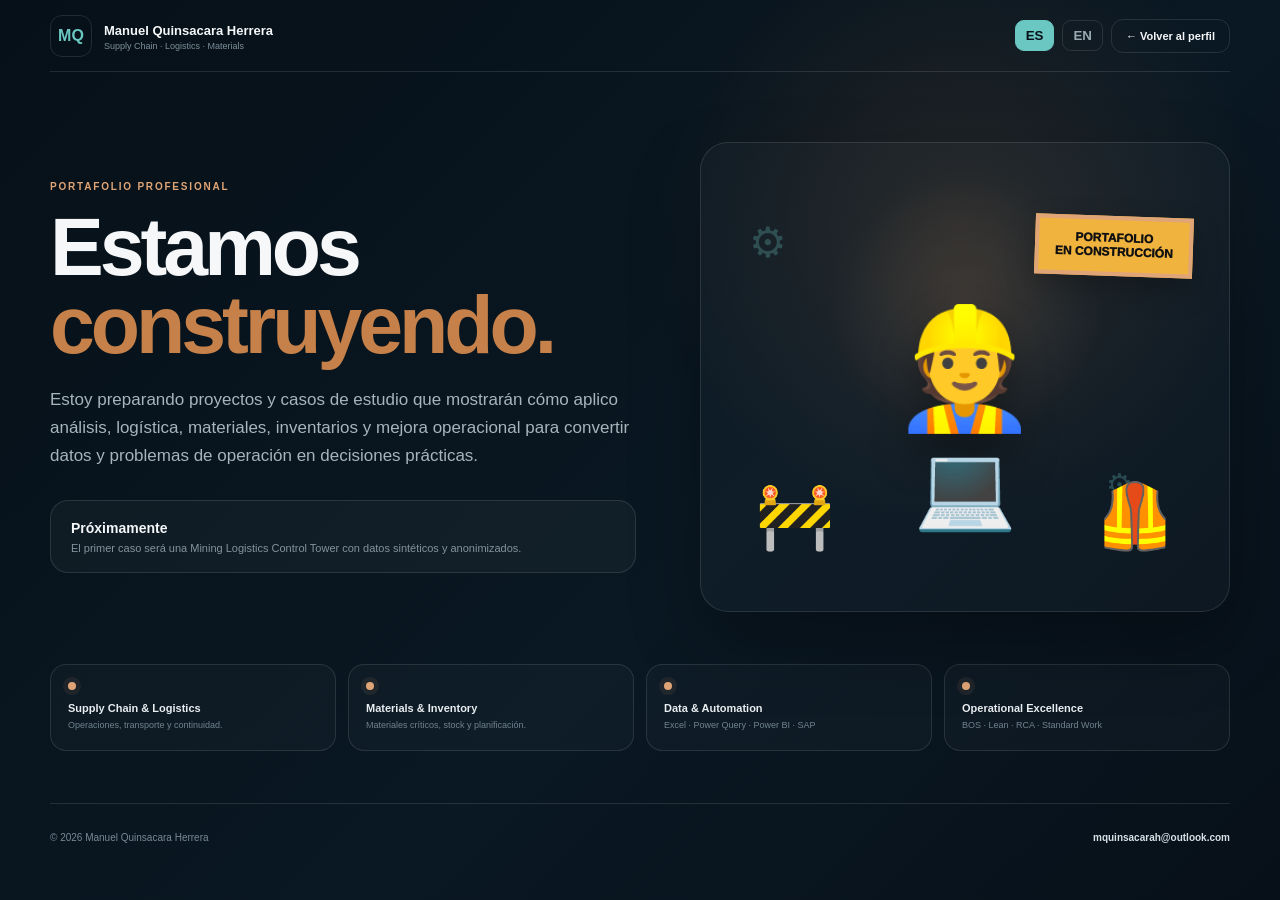
==== portfolio.html @ 575b1146 "Add portfolio under construction page" ====
<!doctype html>
<html lang="es">
<head>
<meta charset="utf-8">
<meta name="viewport" content="width=device-width,initial-scale=1">
<meta name="theme-color" content="#071019">
<meta name="robots" content="noindex,follow">
<title>Portafolio | Manuel Quinsacara Herrera</title>
<style>
:root{--bg:#071019;--panel:#0e1d29;--text:#f5f7f8;--muted:#9aa8b2;--copper:#bb7741;--teal:#6bc7c1;--line:rgba(255,255,255,.11)}
*{box-sizing:border-box}html,body{margin:0;min-height:100%;font-family:Inter,Arial,Helvetica,sans-serif;background:#071019;color:var(--text)}
body{min-height:100vh;background:radial-gradient(circle at 75% 25%,rgba(187,119,65,.15),transparent 26%),linear-gradient(135deg,#061018,#0a1823 58%,#071019)}
a{color:inherit}.wrap{width:min(calc(100% - 36px),1180px);margin:auto}.top{height:72px;display:flex;align-items:center;justify-content:space-between;border-bottom:1px solid var(--line)}
.brand{display:flex;align-items:center;gap:12px;text-decoration:none}.mark{width:42px;height:42px;border:1px solid var(--line);border-radius:12px;display:grid;place-items:center;font-weight:900;color:var(--teal)}.brand strong{font-size:13px}.brand span{display:block;color:#7f909b;font-size:9px;margin-top:2px}.controls{display:flex;gap:8px;align-items:center}.lang{border:1px solid var(--line);background:transparent;color:#9aa8b2;border-radius:9px;padding:7px 10px;font-weight:800;cursor:pointer}.lang.active{background:var(--teal);border-color:var(--teal);color:#071019}.home{border:1px solid var(--line);border-radius:12px;padding:10px 14px;text-decoration:none;font-size:11px;font-weight:800}
main{padding:70px 0 52px}.grid{display:grid;grid-template-columns:1.05fr .95fr;gap:64px;align-items:center}.eyebrow{font-size:10px;letter-spacing:.18em;color:#e0a576;font-weight:900;text-transform:uppercase}.copy h1{font-size:clamp(52px,6.3vw,82px);line-height:.97;letter-spacing:-.05em;margin:16px 0 22px}.copy h1 span{color:#c58149}.lead{font-size:17px;line-height:1.65;color:#a7b4bc;max-width:650px}.status{margin:30px 0 0;padding:18px 20px;border:1px solid var(--line);border-radius:18px;background:rgba(255,255,255,.035)}.status strong{font-size:14px}.status p{margin:5px 0 0;color:#83939d;font-size:11px}.visual{position:relative;min-height:470px;border:1px solid var(--line);border-radius:28px;background:radial-gradient(circle at 50% 35%,rgba(224,165,118,.14),transparent 34%),rgba(255,255,255,.025);overflow:hidden;display:grid;place-items:center;box-shadow:0 30px 70px rgba(0,0,0,.3)}.scene{position:relative;width:min(88%,460px);height:390px}.worker{position:absolute;left:50%;top:48%;transform:translate(-50%,-50%);font-size:118px;filter:drop-shadow(0 20px 20px rgba(0,0,0,.35));animation:float 3.5s ease-in-out infinite}.laptop{position:absolute;left:50%;top:66%;transform:translateX(-50%);font-size:82px}.cone{position:absolute;font-size:64px;bottom:18px}.cone.a{left:20px}.cone.b{right:20px}.sign{position:absolute;right:2px;top:34px;padding:12px 16px;border:4px solid #e0a576;background:#f0b33e;color:#111;font-size:12px;line-height:1.15;font-weight:950;text-align:center;transform:rotate(2deg);box-shadow:0 12px 30px rgba(0,0,0,.24)}.gear{position:absolute;color:#6bc7c1;font-size:42px;opacity:.28;animation:spin 10s linear infinite}.gear.g1{left:14px;top:36px}.gear.g2{right:62px;bottom:70px;font-size:30px;animation-direction:reverse}@keyframes float{50%{transform:translate(-50%,-54%)}}@keyframes spin{to{transform:rotate(360deg)}}
.features{display:grid;grid-template-columns:repeat(4,1fr);gap:12px;margin-top:52px}.feature{border:1px solid var(--line);border-radius:16px;padding:17px;background:rgba(255,255,255,.025)}.feature b{display:block;font-size:11px;color:#e9eef1}.feature span{display:block;margin-top:5px;font-size:9px;color:#71838f;line-height:1.5}.dot{width:8px;height:8px;border-radius:50%;background:#e0a576;margin-bottom:12px;box-shadow:0 0 0 5px rgba(224,165,118,.08)}
.bottom{display:flex;justify-content:space-between;align-items:center;gap:24px;padding:28px 0 34px;border-top:1px solid var(--line);color:#788995;font-size:10px}.bottom a{color:#d7e1e6;text-decoration:none;font-weight:800}
html[lang="es"] [data-lang="en"],html[lang="en"] [data-lang="es"]{display:none!important}
@media(max-width:850px){.grid{grid-template-columns:1fr;gap:34px}.features{grid-template-columns:1fr 1fr}.copy h1{font-size:56px}.visual{max-width:620px}.top .home{display:none}}
@media(max-width:520px){main{padding-top:48px}.features{grid-template-columns:1fr}.copy h1{font-size:46px}.lead{font-size:15px}.bottom{flex-direction:column;align-items:flex-start}.worker{font-size:96px}.laptop{font-size:68px}.cone{font-size:50px}}
</style>
</head>
<body>
<header><div class="wrap top">
<a class="brand" href="index.html"><div class="mark">MQ</div><div><strong>Manuel Quinsacara Herrera</strong><span>Supply Chain · Logistics · Materials</span></div></a>
<div class="controls"><button class="lang active" id="es">ES</button><button class="lang" id="en">EN</button><a class="home" href="index.html"><span data-lang="es">← Volver al perfil</span><span data-lang="en">← Back to profile</span></a></div>
</div></header>
<main><div class="wrap">
<div class="grid"><section class="copy">
<div class="eyebrow" data-lang="es">Portafolio profesional</div><div class="eyebrow" data-lang="en">Professional portfolio</div>
<h1 data-lang="es">Estamos<br><span>construyendo.</span></h1><h1 data-lang="en">Work in<br><span>progress.</span></h1>
<p class="lead" data-lang="es">Estoy preparando proyectos y casos de estudio que mostrarán cómo aplico análisis, logística, materiales, inventarios y mejora operacional para convertir datos y problemas de operación en decisiones prácticas.</p>
<p class="lead" data-lang="en">I am preparing projects and case studies that demonstrate how I apply analytics, logistics, materials, inventory and operational improvement to turn operational data and problems into practical decisions.</p>
<div class="status"><strong data-lang="es">Próximamente</strong><strong data-lang="en">Coming soon</strong><p data-lang="es">El primer caso será una Mining Logistics Control Tower con datos sintéticos y anonimizados.</p><p data-lang="en">The first case study will be a Mining Logistics Control Tower using synthetic and anonymised data.</p></div>
</section><div class="visual" aria-label="Portfolio under construction"><div class="scene"><div class="gear g1">⚙</div><div class="gear g2">⚙</div><div class="sign"><span data-lang="es">PORTAFOLIO<br>EN CONSTRUCCIÓN</span><span data-lang="en">PORTFOLIO<br>IN PROGRESS</span></div><div class="worker">👷</div><div class="laptop">💻</div><div class="cone a">🚧</div><div class="cone b">🦺</div></div></div></div>
<div class="features">
<div class="feature"><div class="dot"></div><b>Supply Chain & Logistics</b><span data-lang="es">Operaciones, transporte y continuidad.</span><span data-lang="en">Operations, transport and continuity.</span></div>
<div class="feature"><div class="dot"></div><b>Materials & Inventory</b><span data-lang="es">Materiales críticos, stock y planificación.</span><span data-lang="en">Critical materials, stock and planning.</span></div>
<div class="feature"><div class="dot"></div><b>Data & Automation</b><span>Excel · Power Query · Power BI · SAP</span></div>
<div class="feature"><div class="dot"></div><b>Operational Excellence</b><span>BOS · Lean · RCA · Standard Work</span></div>
</div></div></main>
<footer><div class="wrap bottom"><span>© 2026 Manuel Quinsacara Herrera</span><a href="mailto:mquinsacarah@outlook.com">mquinsacarah@outlook.com</a></div></footer>
<script>
function setLang(l){document.documentElement.lang=l;document.getElementById('es').classList.toggle('active',l==='es');document.getElementById('en').classList.toggle('active',l==='en');localStorage.setItem('cv-lang',l)}
document.getElementById('es').onclick=()=>setLang('es');document.getElementById('en').onclick=()=>setLang('en');setLang(localStorage.getItem('cv-lang')||'es');
</script>
</body></html>
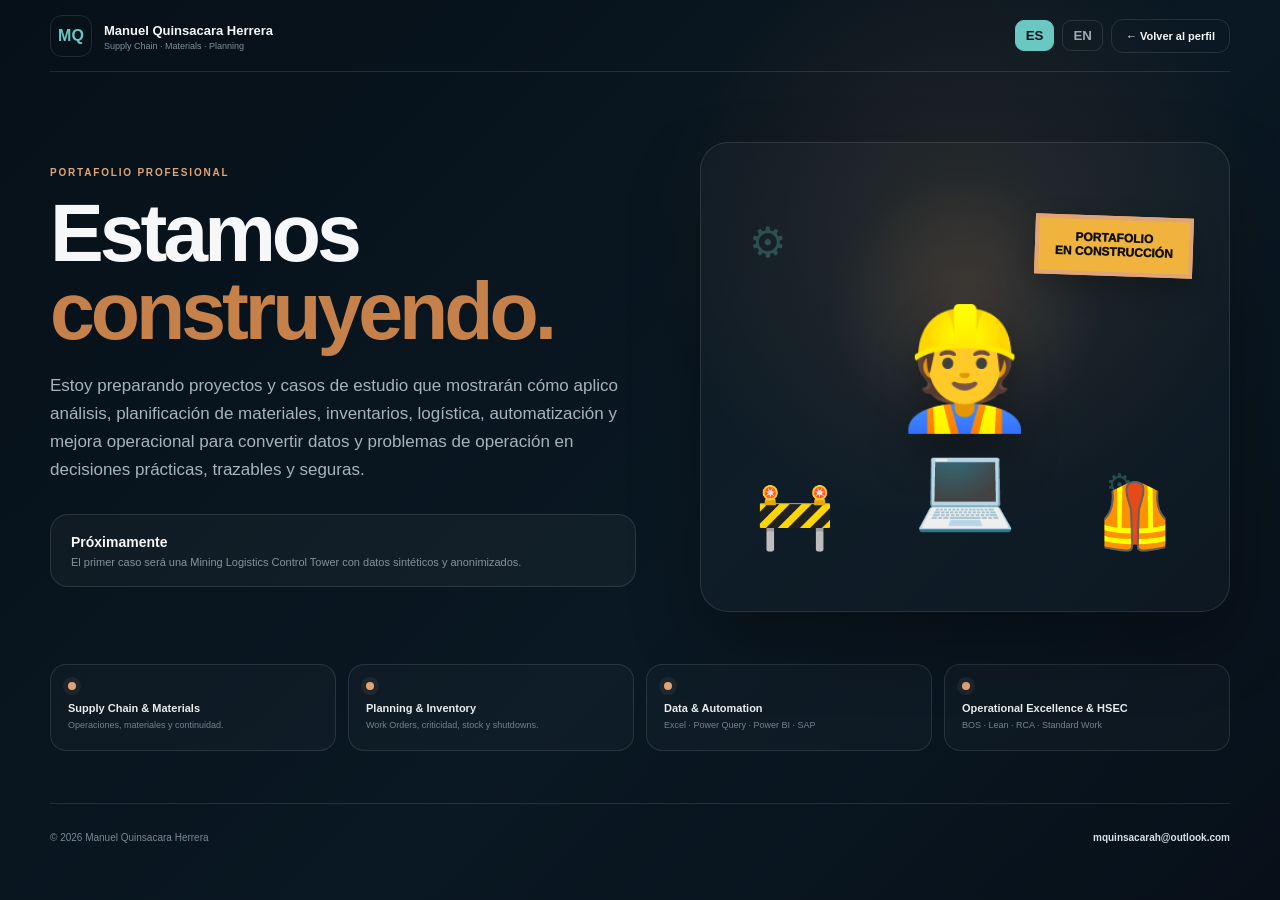
==== commit 638da808: "Align portfolio preview with updated professional positioning" ====
--- a/portfolio.html
+++ b/portfolio.html
@@ -5,6 +5,7 @@
 <meta name="viewport" content="width=device-width,initial-scale=1">
 <meta name="theme-color" content="#071019">
 <meta name="robots" content="noindex,follow">
+<meta name="description" content="Portafolio profesional en construcción de Manuel Quinsacara Herrera: Supply Chain, gestión de materiales, planificación, inventarios, analítica y mejora operacional.">
 <title>Portafolio | Manuel Quinsacara Herrera</title>
 <style>
 :root{--bg:#071019;--panel:#0e1d29;--text:#f5f7f8;--muted:#9aa8b2;--copper:#bb7741;--teal:#6bc7c1;--line:rgba(255,255,255,.11)}
@@ -22,22 +23,22 @@
 </head>
 <body>
 <header><div class="wrap top">
-<a class="brand" href="index.html"><div class="mark">MQ</div><div><strong>Manuel Quinsacara Herrera</strong><span>Supply Chain · Logistics · Materials</span></div></a>
+<a class="brand" href="index.html"><div class="mark">MQ</div><div><strong>Manuel Quinsacara Herrera</strong><span>Supply Chain · Materials · Planning</span></div></a>
 <div class="controls"><button class="lang active" id="es">ES</button><button class="lang" id="en">EN</button><a class="home" href="index.html"><span data-lang="es">← Volver al perfil</span><span data-lang="en">← Back to profile</span></a></div>
 </div></header>
 <main><div class="wrap">
 <div class="grid"><section class="copy">
 <div class="eyebrow" data-lang="es">Portafolio profesional</div><div class="eyebrow" data-lang="en">Professional portfolio</div>
 <h1 data-lang="es">Estamos<br><span>construyendo.</span></h1><h1 data-lang="en">Work in<br><span>progress.</span></h1>
-<p class="lead" data-lang="es">Estoy preparando proyectos y casos de estudio que mostrarán cómo aplico análisis, logística, materiales, inventarios y mejora operacional para convertir datos y problemas de operación en decisiones prácticas.</p>
-<p class="lead" data-lang="en">I am preparing projects and case studies that demonstrate how I apply analytics, logistics, materials, inventory and operational improvement to turn operational data and problems into practical decisions.</p>
+<p class="lead" data-lang="es">Estoy preparando proyectos y casos de estudio que mostrarán cómo aplico análisis, planificación de materiales, inventarios, logística, automatización y mejora operacional para convertir datos y problemas de operación en decisiones prácticas, trazables y seguras.</p>
+<p class="lead" data-lang="en">I am preparing projects and case studies that demonstrate how I apply analytics, materials planning, inventory, logistics, automation and operational improvement to turn operational data and problems into practical, traceable and safe decisions.</p>
 <div class="status"><strong data-lang="es">Próximamente</strong><strong data-lang="en">Coming soon</strong><p data-lang="es">El primer caso será una Mining Logistics Control Tower con datos sintéticos y anonimizados.</p><p data-lang="en">The first case study will be a Mining Logistics Control Tower using synthetic and anonymised data.</p></div>
 </section><div class="visual" aria-label="Portfolio under construction"><div class="scene"><div class="gear g1">⚙</div><div class="gear g2">⚙</div><div class="sign"><span data-lang="es">PORTAFOLIO<br>EN CONSTRUCCIÓN</span><span data-lang="en">PORTFOLIO<br>IN PROGRESS</span></div><div class="worker">👷</div><div class="laptop">💻</div><div class="cone a">🚧</div><div class="cone b">🦺</div></div></div></div>
 <div class="features">
-<div class="feature"><div class="dot"></div><b>Supply Chain & Logistics</b><span data-lang="es">Operaciones, transporte y continuidad.</span><span data-lang="en">Operations, transport and continuity.</span></div>
-<div class="feature"><div class="dot"></div><b>Materials & Inventory</b><span data-lang="es">Materiales críticos, stock y planificación.</span><span data-lang="en">Critical materials, stock and planning.</span></div>
+<div class="feature"><div class="dot"></div><b>Supply Chain & Materials</b><span data-lang="es">Operaciones, materiales y continuidad.</span><span data-lang="en">Operations, materials and continuity.</span></div>
+<div class="feature"><div class="dot"></div><b>Planning & Inventory</b><span data-lang="es">Work Orders, criticidad, stock y shutdowns.</span><span data-lang="en">Work Orders, criticality, stock and shutdowns.</span></div>
 <div class="feature"><div class="dot"></div><b>Data & Automation</b><span>Excel · Power Query · Power BI · SAP</span></div>
-<div class="feature"><div class="dot"></div><b>Operational Excellence</b><span>BOS · Lean · RCA · Standard Work</span></div>
+<div class="feature"><div class="dot"></div><b>Operational Excellence & HSEC</b><span>BOS · Lean · RCA · Standard Work</span></div>
 </div></div></main>
 <footer><div class="wrap bottom"><span>© 2026 Manuel Quinsacara Herrera</span><a href="mailto:mquinsacarah@outlook.com">mquinsacarah@outlook.com</a></div></footer>
 <script>
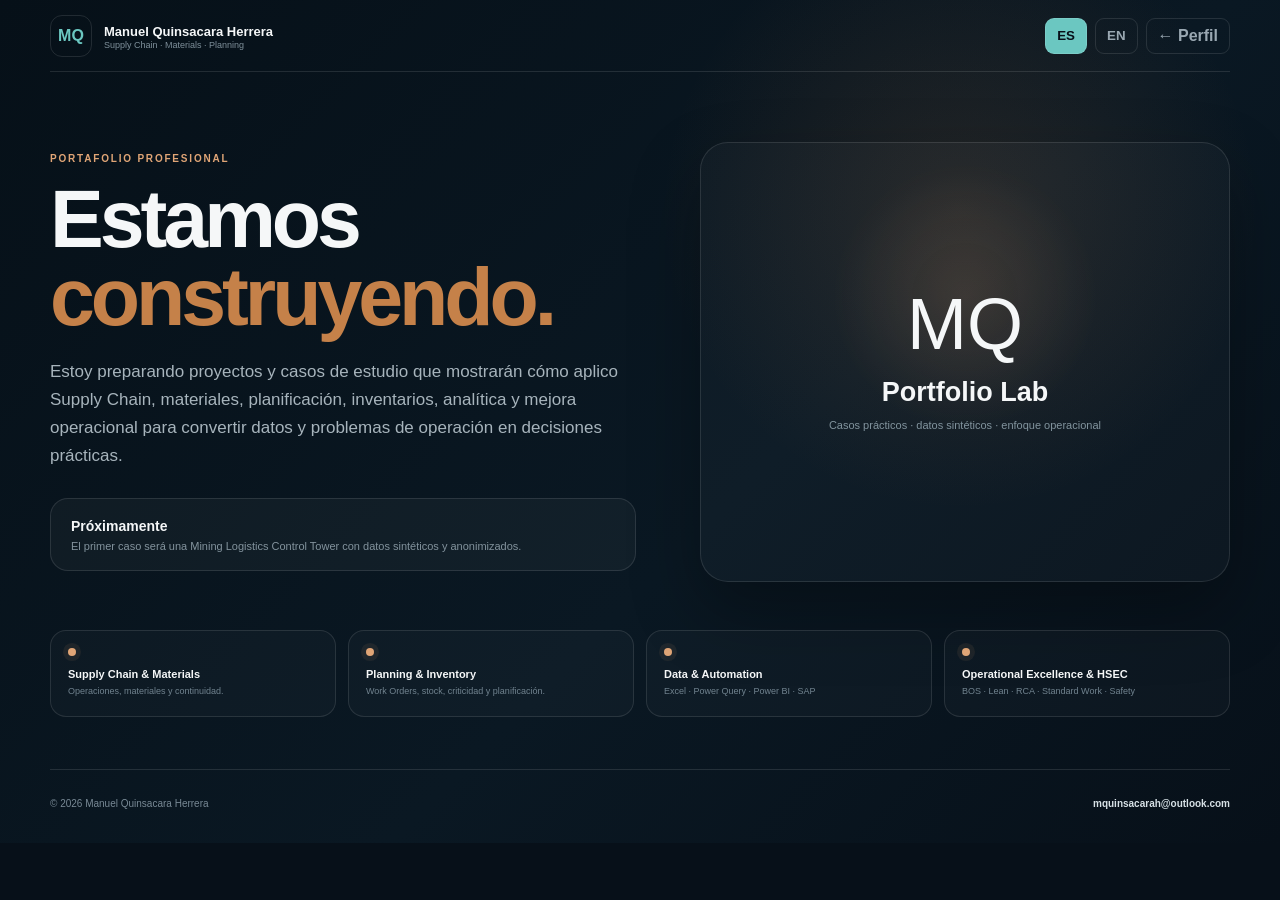
==== commit 9cf9ff49: "Add files via upload" ====
--- a/portfolio.html
+++ b/portfolio.html
@@ -1,48 +1 @@
-<!doctype html>
-<html lang="es">
-<head>
-<meta charset="utf-8">
-<meta name="viewport" content="width=device-width,initial-scale=1">
-<meta name="theme-color" content="#071019">
-<meta name="robots" content="noindex,follow">
-<meta name="description" content="Portafolio profesional en construcción de Manuel Quinsacara Herrera: Supply Chain, gestión de materiales, planificación, inventarios, analítica y mejora operacional.">
-<title>Portafolio | Manuel Quinsacara Herrera</title>
-<style>
-:root{--bg:#071019;--panel:#0e1d29;--text:#f5f7f8;--muted:#9aa8b2;--copper:#bb7741;--teal:#6bc7c1;--line:rgba(255,255,255,.11)}
-*{box-sizing:border-box}html,body{margin:0;min-height:100%;font-family:Inter,Arial,Helvetica,sans-serif;background:#071019;color:var(--text)}
-body{min-height:100vh;background:radial-gradient(circle at 75% 25%,rgba(187,119,65,.15),transparent 26%),linear-gradient(135deg,#061018,#0a1823 58%,#071019)}
-a{color:inherit}.wrap{width:min(calc(100% - 36px),1180px);margin:auto}.top{height:72px;display:flex;align-items:center;justify-content:space-between;border-bottom:1px solid var(--line)}
-.brand{display:flex;align-items:center;gap:12px;text-decoration:none}.mark{width:42px;height:42px;border:1px solid var(--line);border-radius:12px;display:grid;place-items:center;font-weight:900;color:var(--teal)}.brand strong{font-size:13px}.brand span{display:block;color:#7f909b;font-size:9px;margin-top:2px}.controls{display:flex;gap:8px;align-items:center}.lang{border:1px solid var(--line);background:transparent;color:#9aa8b2;border-radius:9px;padding:7px 10px;font-weight:800;cursor:pointer}.lang.active{background:var(--teal);border-color:var(--teal);color:#071019}.home{border:1px solid var(--line);border-radius:12px;padding:10px 14px;text-decoration:none;font-size:11px;font-weight:800}
-main{padding:70px 0 52px}.grid{display:grid;grid-template-columns:1.05fr .95fr;gap:64px;align-items:center}.eyebrow{font-size:10px;letter-spacing:.18em;color:#e0a576;font-weight:900;text-transform:uppercase}.copy h1{font-size:clamp(52px,6.3vw,82px);line-height:.97;letter-spacing:-.05em;margin:16px 0 22px}.copy h1 span{color:#c58149}.lead{font-size:17px;line-height:1.65;color:#a7b4bc;max-width:650px}.status{margin:30px 0 0;padding:18px 20px;border:1px solid var(--line);border-radius:18px;background:rgba(255,255,255,.035)}.status strong{font-size:14px}.status p{margin:5px 0 0;color:#83939d;font-size:11px}.visual{position:relative;min-height:470px;border:1px solid var(--line);border-radius:28px;background:radial-gradient(circle at 50% 35%,rgba(224,165,118,.14),transparent 34%),rgba(255,255,255,.025);overflow:hidden;display:grid;place-items:center;box-shadow:0 30px 70px rgba(0,0,0,.3)}.scene{position:relative;width:min(88%,460px);height:390px}.worker{position:absolute;left:50%;top:48%;transform:translate(-50%,-50%);font-size:118px;filter:drop-shadow(0 20px 20px rgba(0,0,0,.35));animation:float 3.5s ease-in-out infinite}.laptop{position:absolute;left:50%;top:66%;transform:translateX(-50%);font-size:82px}.cone{position:absolute;font-size:64px;bottom:18px}.cone.a{left:20px}.cone.b{right:20px}.sign{position:absolute;right:2px;top:34px;padding:12px 16px;border:4px solid #e0a576;background:#f0b33e;color:#111;font-size:12px;line-height:1.15;font-weight:950;text-align:center;transform:rotate(2deg);box-shadow:0 12px 30px rgba(0,0,0,.24)}.gear{position:absolute;color:#6bc7c1;font-size:42px;opacity:.28;animation:spin 10s linear infinite}.gear.g1{left:14px;top:36px}.gear.g2{right:62px;bottom:70px;font-size:30px;animation-direction:reverse}@keyframes float{50%{transform:translate(-50%,-54%)}}@keyframes spin{to{transform:rotate(360deg)}}
-.features{display:grid;grid-template-columns:repeat(4,1fr);gap:12px;margin-top:52px}.feature{border:1px solid var(--line);border-radius:16px;padding:17px;background:rgba(255,255,255,.025)}.feature b{display:block;font-size:11px;color:#e9eef1}.feature span{display:block;margin-top:5px;font-size:9px;color:#71838f;line-height:1.5}.dot{width:8px;height:8px;border-radius:50%;background:#e0a576;margin-bottom:12px;box-shadow:0 0 0 5px rgba(224,165,118,.08)}
-.bottom{display:flex;justify-content:space-between;align-items:center;gap:24px;padding:28px 0 34px;border-top:1px solid var(--line);color:#788995;font-size:10px}.bottom a{color:#d7e1e6;text-decoration:none;font-weight:800}
-html[lang="es"] [data-lang="en"],html[lang="en"] [data-lang="es"]{display:none!important}
-@media(max-width:850px){.grid{grid-template-columns:1fr;gap:34px}.features{grid-template-columns:1fr 1fr}.copy h1{font-size:56px}.visual{max-width:620px}.top .home{display:none}}
-@media(max-width:520px){main{padding-top:48px}.features{grid-template-columns:1fr}.copy h1{font-size:46px}.lead{font-size:15px}.bottom{flex-direction:column;align-items:flex-start}.worker{font-size:96px}.laptop{font-size:68px}.cone{font-size:50px}}
-</style>
-</head>
-<body>
-<header><div class="wrap top">
-<a class="brand" href="index.html"><div class="mark">MQ</div><div><strong>Manuel Quinsacara Herrera</strong><span>Supply Chain · Materials · Planning</span></div></a>
-<div class="controls"><button class="lang active" id="es">ES</button><button class="lang" id="en">EN</button><a class="home" href="index.html"><span data-lang="es">← Volver al perfil</span><span data-lang="en">← Back to profile</span></a></div>
-</div></header>
-<main><div class="wrap">
-<div class="grid"><section class="copy">
-<div class="eyebrow" data-lang="es">Portafolio profesional</div><div class="eyebrow" data-lang="en">Professional portfolio</div>
-<h1 data-lang="es">Estamos<br><span>construyendo.</span></h1><h1 data-lang="en">Work in<br><span>progress.</span></h1>
-<p class="lead" data-lang="es">Estoy preparando proyectos y casos de estudio que mostrarán cómo aplico análisis, planificación de materiales, inventarios, logística, automatización y mejora operacional para convertir datos y problemas de operación en decisiones prácticas, trazables y seguras.</p>
-<p class="lead" data-lang="en">I am preparing projects and case studies that demonstrate how I apply analytics, materials planning, inventory, logistics, automation and operational improvement to turn operational data and problems into practical, traceable and safe decisions.</p>
-<div class="status"><strong data-lang="es">Próximamente</strong><strong data-lang="en">Coming soon</strong><p data-lang="es">El primer caso será una Mining Logistics Control Tower con datos sintéticos y anonimizados.</p><p data-lang="en">The first case study will be a Mining Logistics Control Tower using synthetic and anonymised data.</p></div>
-</section><div class="visual" aria-label="Portfolio under construction"><div class="scene"><div class="gear g1">⚙</div><div class="gear g2">⚙</div><div class="sign"><span data-lang="es">PORTAFOLIO<br>EN CONSTRUCCIÓN</span><span data-lang="en">PORTFOLIO<br>IN PROGRESS</span></div><div class="worker">👷</div><div class="laptop">💻</div><div class="cone a">🚧</div><div class="cone b">🦺</div></div></div></div>
-<div class="features">
-<div class="feature"><div class="dot"></div><b>Supply Chain & Materials</b><span data-lang="es">Operaciones, materiales y continuidad.</span><span data-lang="en">Operations, materials and continuity.</span></div>
-<div class="feature"><div class="dot"></div><b>Planning & Inventory</b><span data-lang="es">Work Orders, criticidad, stock y shutdowns.</span><span data-lang="en">Work Orders, criticality, stock and shutdowns.</span></div>
-<div class="feature"><div class="dot"></div><b>Data & Automation</b><span>Excel · Power Query · Power BI · SAP</span></div>
-<div class="feature"><div class="dot"></div><b>Operational Excellence & HSEC</b><span>BOS · Lean · RCA · Standard Work</span></div>
-</div></div></main>
-<footer><div class="wrap bottom"><span>© 2026 Manuel Quinsacara Herrera</span><a href="mailto:mquinsacarah@outlook.com">mquinsacarah@outlook.com</a></div></footer>
-<script>
-function setLang(l){document.documentElement.lang=l;document.getElementById('es').classList.toggle('active',l==='es');document.getElementById('en').classList.toggle('active',l==='en');localStorage.setItem('cv-lang',l)}
-document.getElementById('es').onclick=()=>setLang('es');document.getElementById('en').onclick=()=>setLang('en');setLang(localStorage.getItem('cv-lang')||'es');
-</script>
-</body></html>+<!doctype html><html lang="es"><head><meta charset="utf-8"><meta name="viewport" content="width=device-width,initial-scale=1"><meta name="theme-color" content="#071019"><meta name="robots" content="noindex,follow"><meta name="description" content="Portafolio profesional en construcción de Manuel Quinsacara Herrera: Supply Chain, gestión de materiales, planificación, inventarios, analítica y mejora operacional."><link rel="icon" href="assets/favicon.svg"><title>Portafolio | Manuel Quinsacara Herrera</title><style>:root{--bg:#071019;--text:#f5f7f8;--muted:#9aa8b2;--copper:#bb7741;--teal:#6bc7c1;--line:rgba(255,255,255,.11)}*{box-sizing:border-box}html,body{margin:0;min-height:100%;font-family:Inter,Arial,Helvetica,sans-serif;background:#071019;color:var(--text)}body{background:radial-gradient(circle at 75% 25%,rgba(187,119,65,.15),transparent 26%),linear-gradient(135deg,#061018,#0a1823 58%,#071019)}a{color:inherit}.wrap{width:min(calc(100% - 36px),1180px);margin:auto}.top{height:72px;display:flex;align-items:center;justify-content:space-between;border-bottom:1px solid var(--line)}.brand{display:flex;align-items:center;gap:12px;text-decoration:none}.mark{width:42px;height:42px;border:1px solid var(--line);border-radius:12px;display:grid;place-items:center;font-weight:900;color:var(--teal)}.brand strong{font-size:13px}.brand span{display:block;color:#7f909b;font-size:9px}.controls{display:flex;gap:8px}.lang,.home{border:1px solid var(--line);background:transparent;color:#9aa8b2;border-radius:9px;padding:8px 11px;font-weight:800;text-decoration:none;cursor:pointer}.lang.active{background:var(--teal);color:#071019}.grid{display:grid;grid-template-columns:1.05fr .95fr;gap:64px;align-items:center;padding:70px 0 48px}.eyebrow{font-size:10px;letter-spacing:.18em;color:#e0a576;font-weight:900;text-transform:uppercase}.copy h1{font-size:clamp(52px,6.3vw,82px);line-height:.97;letter-spacing:-.05em;margin:16px 0 22px}.copy h1 span{color:#c58149}.lead{font-size:17px;line-height:1.65;color:#a7b4bc;max-width:650px}.status{margin-top:28px;padding:18px 20px;border:1px solid var(--line);border-radius:18px;background:rgba(255,255,255,.035)}.status strong{font-size:14px}.status p{font-size:11px;color:#83939d;margin:5px 0 0}.visual{min-height:440px;border:1px solid var(--line);border-radius:28px;background:radial-gradient(circle at 50% 35%,rgba(224,165,118,.14),transparent 34%),rgba(255,255,255,.025);display:grid;place-items:center;box-shadow:0 30px 70px rgba(0,0,0,.3)}.visual-inner{width:78%;text-align:center}.bigmark{font-size:72px}.visual h2{font-size:27px;margin:12px 0 6px}.visual p{color:#82949e;font-size:11px}.features{display:grid;grid-template-columns:repeat(4,1fr);gap:12px;margin:0 0 52px}.feature{border:1px solid var(--line);border-radius:16px;padding:17px;background:rgba(255,255,255,.025)}.feature b{display:block;font-size:11px}.feature span{display:block;margin-top:5px;font-size:9px;color:#71838f;line-height:1.5}.dot{width:8px;height:8px;border-radius:50%;background:#e0a576;margin-bottom:12px;box-shadow:0 0 0 5px rgba(224,165,118,.08)}.bottom{display:flex;justify-content:space-between;gap:24px;padding:28px 0 34px;border-top:1px solid var(--line);color:#788995;font-size:10px}.bottom a{color:#d7e1e6;text-decoration:none;font-weight:800}html[lang="es"] [data-lang="en"],html[lang="en"] [data-lang="es"]{display:none!important}@media(max-width:850px){.grid{grid-template-columns:1fr;gap:34px}.features{grid-template-columns:1fr 1fr}.copy h1{font-size:56px}}@media(max-width:520px){.features{grid-template-columns:1fr}.copy h1{font-size:46px}.lead{font-size:15px}.bottom{flex-direction:column}}</style></head><body><header><div class="wrap top"><a class="brand" href="index.html"><div class="mark">MQ</div><div><strong>Manuel Quinsacara Herrera</strong><span>Supply Chain · Materials · Planning</span></div></a><div class="controls"><button class="lang active" id="es">ES</button><button class="lang" id="en">EN</button><a class="home" href="index.html"><span data-lang="es">← Perfil</span><span data-lang="en">← Profile</span></a></div></div></header><main><div class="wrap"><div class="grid"><section class="copy"><div class="eyebrow" data-lang="es">Portafolio profesional</div><div class="eyebrow" data-lang="en">Professional portfolio</div><h1 data-lang="es">Estamos<br><span>construyendo.</span></h1><h1 data-lang="en">Work in<br><span>progress.</span></h1><p class="lead" data-lang="es">Estoy preparando proyectos y casos de estudio que mostrarán cómo aplico Supply Chain, materiales, planificación, inventarios, analítica y mejora operacional para convertir datos y problemas de operación en decisiones prácticas.</p><p class="lead" data-lang="en">I am preparing projects and case studies showing how I apply Supply Chain, materials, planning, inventory, analytics and operational improvement to turn operational data and problems into practical decisions.</p><div class="status"><strong data-lang="es">Próximamente</strong><strong data-lang="en">Coming soon</strong><p data-lang="es">El primer caso será una Mining Logistics Control Tower con datos sintéticos y anonimizados.</p><p data-lang="en">The first case study will be a Mining Logistics Control Tower using synthetic and anonymized data.</p></div></section><div class="visual"><div class="visual-inner"><div class="bigmark">MQ</div><h2>Portfolio Lab</h2><p data-lang="es">Casos prácticos · datos sintéticos · enfoque operacional</p><p data-lang="en">Practical cases · synthetic data · operational focus</p></div></div></div><div class="features"><div class="feature"><div class="dot"></div><b>Supply Chain & Materials</b><span data-lang="es">Operaciones, materiales y continuidad.</span><span data-lang="en">Operations, materials and continuity.</span></div><div class="feature"><div class="dot"></div><b>Planning & Inventory</b><span data-lang="es">Work Orders, stock, criticidad y planificación.</span><span data-lang="en">Work Orders, stock, criticality and planning.</span></div><div class="feature"><div class="dot"></div><b>Data & Automation</b><span>Excel · Power Query · Power BI · SAP</span></div><div class="feature"><div class="dot"></div><b>Operational Excellence & HSEC</b><span>BOS · Lean · RCA · Standard Work · Safety</span></div></div></div></main><footer><div class="wrap bottom"><span>© 2026 Manuel Quinsacara Herrera</span><a href="mailto:mquinsacarah@outlook.com">mquinsacarah@outlook.com</a></div></footer><script>function setLang(l){document.documentElement.lang=l;document.getElementById('es').classList.toggle('active',l==='es');document.getElementById('en').classList.toggle('active',l==='en');localStorage.setItem('cv-lang',l)}document.getElementById('es').onclick=()=>setLang('es');document.getElementById('en').onclick=()=>setLang('en');setLang(localStorage.getItem('cv-lang')||'es');</script></body></html>
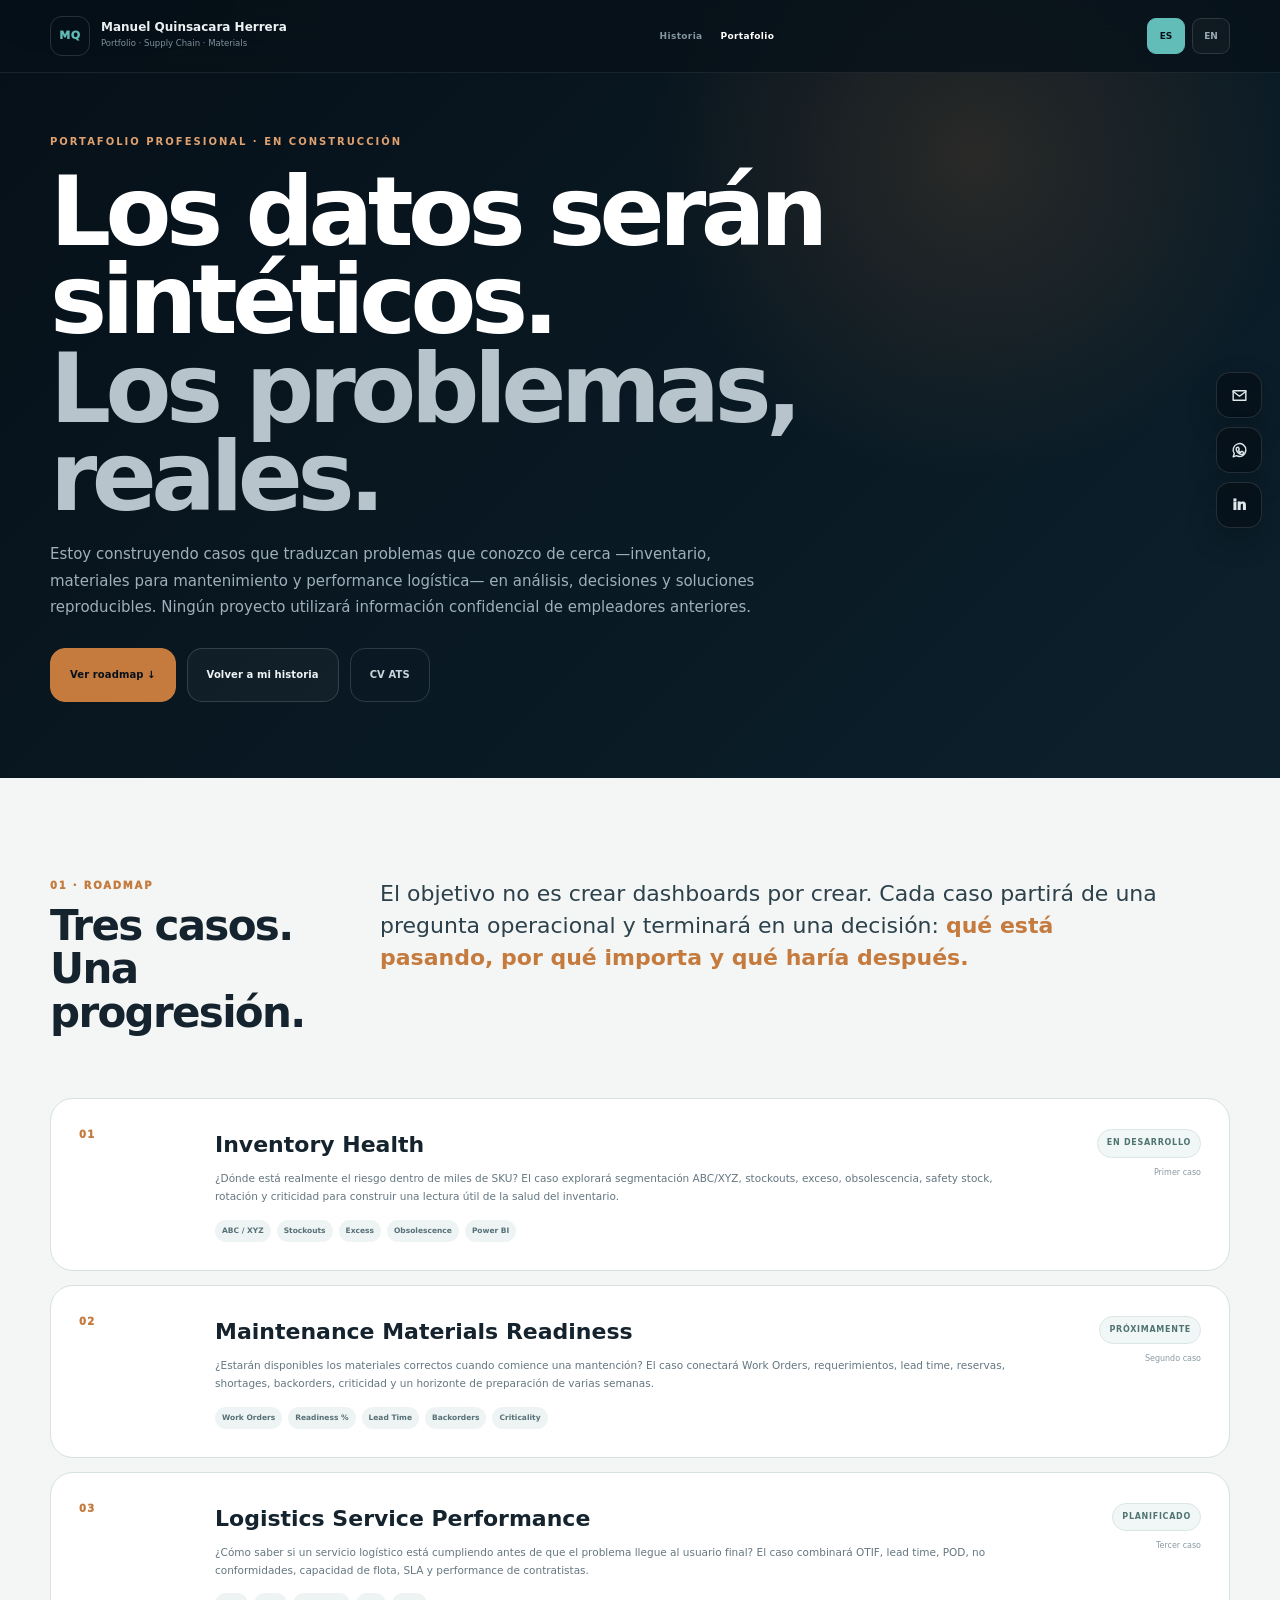
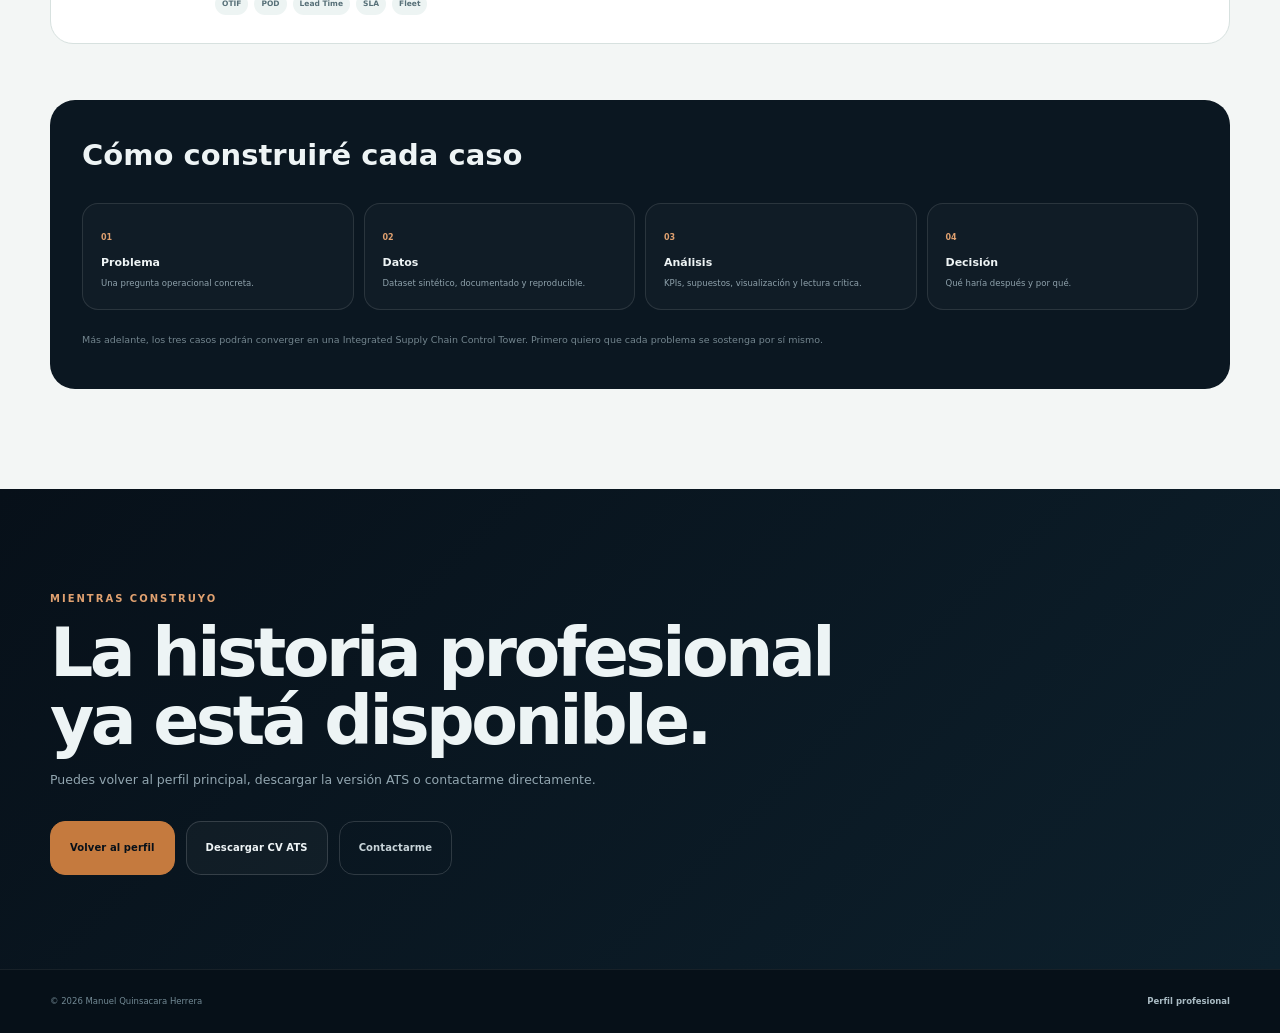
==== commit b2ec69bb: "nuevo" ====
--- a/portfolio.html
+++ b/portfolio.html
@@ -1 +1,80 @@
-<!doctype html><html lang="es"><head><meta charset="utf-8"><meta name="viewport" content="width=device-width,initial-scale=1"><meta name="theme-color" content="#071019"><meta name="robots" content="noindex,follow"><meta name="description" content="Portafolio profesional en construcción de Manuel Quinsacara Herrera: Supply Chain, gestión de materiales, planificación, inventarios, analítica y mejora operacional."><link rel="icon" href="assets/favicon.svg"><title>Portafolio | Manuel Quinsacara Herrera</title><style>:root{--bg:#071019;--text:#f5f7f8;--muted:#9aa8b2;--copper:#bb7741;--teal:#6bc7c1;--line:rgba(255,255,255,.11)}*{box-sizing:border-box}html,body{margin:0;min-height:100%;font-family:Inter,Arial,Helvetica,sans-serif;background:#071019;color:var(--text)}body{background:radial-gradient(circle at 75% 25%,rgba(187,119,65,.15),transparent 26%),linear-gradient(135deg,#061018,#0a1823 58%,#071019)}a{color:inherit}.wrap{width:min(calc(100% - 36px),1180px);margin:auto}.top{height:72px;display:flex;align-items:center;justify-content:space-between;border-bottom:1px solid var(--line)}.brand{display:flex;align-items:center;gap:12px;text-decoration:none}.mark{width:42px;height:42px;border:1px solid var(--line);border-radius:12px;display:grid;place-items:center;font-weight:900;color:var(--teal)}.brand strong{font-size:13px}.brand span{display:block;color:#7f909b;font-size:9px}.controls{display:flex;gap:8px}.lang,.home{border:1px solid var(--line);background:transparent;color:#9aa8b2;border-radius:9px;padding:8px 11px;font-weight:800;text-decoration:none;cursor:pointer}.lang.active{background:var(--teal);color:#071019}.grid{display:grid;grid-template-columns:1.05fr .95fr;gap:64px;align-items:center;padding:70px 0 48px}.eyebrow{font-size:10px;letter-spacing:.18em;color:#e0a576;font-weight:900;text-transform:uppercase}.copy h1{font-size:clamp(52px,6.3vw,82px);line-height:.97;letter-spacing:-.05em;margin:16px 0 22px}.copy h1 span{color:#c58149}.lead{font-size:17px;line-height:1.65;color:#a7b4bc;max-width:650px}.status{margin-top:28px;padding:18px 20px;border:1px solid var(--line);border-radius:18px;background:rgba(255,255,255,.035)}.status strong{font-size:14px}.status p{font-size:11px;color:#83939d;margin:5px 0 0}.visual{min-height:440px;border:1px solid var(--line);border-radius:28px;background:radial-gradient(circle at 50% 35%,rgba(224,165,118,.14),transparent 34%),rgba(255,255,255,.025);display:grid;place-items:center;box-shadow:0 30px 70px rgba(0,0,0,.3)}.visual-inner{width:78%;text-align:center}.bigmark{font-size:72px}.visual h2{font-size:27px;margin:12px 0 6px}.visual p{color:#82949e;font-size:11px}.features{display:grid;grid-template-columns:repeat(4,1fr);gap:12px;margin:0 0 52px}.feature{border:1px solid var(--line);border-radius:16px;padding:17px;background:rgba(255,255,255,.025)}.feature b{display:block;font-size:11px}.feature span{display:block;margin-top:5px;font-size:9px;color:#71838f;line-height:1.5}.dot{width:8px;height:8px;border-radius:50%;background:#e0a576;margin-bottom:12px;box-shadow:0 0 0 5px rgba(224,165,118,.08)}.bottom{display:flex;justify-content:space-between;gap:24px;padding:28px 0 34px;border-top:1px solid var(--line);color:#788995;font-size:10px}.bottom a{color:#d7e1e6;text-decoration:none;font-weight:800}html[lang="es"] [data-lang="en"],html[lang="en"] [data-lang="es"]{display:none!important}@media(max-width:850px){.grid{grid-template-columns:1fr;gap:34px}.features{grid-template-columns:1fr 1fr}.copy h1{font-size:56px}}@media(max-width:520px){.features{grid-template-columns:1fr}.copy h1{font-size:46px}.lead{font-size:15px}.bottom{flex-direction:column}}</style></head><body><header><div class="wrap top"><a class="brand" href="index.html"><div class="mark">MQ</div><div><strong>Manuel Quinsacara Herrera</strong><span>Supply Chain · Materials · Planning</span></div></a><div class="controls"><button class="lang active" id="es">ES</button><button class="lang" id="en">EN</button><a class="home" href="index.html"><span data-lang="es">← Perfil</span><span data-lang="en">← Profile</span></a></div></div></header><main><div class="wrap"><div class="grid"><section class="copy"><div class="eyebrow" data-lang="es">Portafolio profesional</div><div class="eyebrow" data-lang="en">Professional portfolio</div><h1 data-lang="es">Estamos<br><span>construyendo.</span></h1><h1 data-lang="en">Work in<br><span>progress.</span></h1><p class="lead" data-lang="es">Estoy preparando proyectos y casos de estudio que mostrarán cómo aplico Supply Chain, materiales, planificación, inventarios, analítica y mejora operacional para convertir datos y problemas de operación en decisiones prácticas.</p><p class="lead" data-lang="en">I am preparing projects and case studies showing how I apply Supply Chain, materials, planning, inventory, analytics and operational improvement to turn operational data and problems into practical decisions.</p><div class="status"><strong data-lang="es">Próximamente</strong><strong data-lang="en">Coming soon</strong><p data-lang="es">El primer caso será una Mining Logistics Control Tower con datos sintéticos y anonimizados.</p><p data-lang="en">The first case study will be a Mining Logistics Control Tower using synthetic and anonymized data.</p></div></section><div class="visual"><div class="visual-inner"><div class="bigmark">MQ</div><h2>Portfolio Lab</h2><p data-lang="es">Casos prácticos · datos sintéticos · enfoque operacional</p><p data-lang="en">Practical cases · synthetic data · operational focus</p></div></div></div><div class="features"><div class="feature"><div class="dot"></div><b>Supply Chain & Materials</b><span data-lang="es">Operaciones, materiales y continuidad.</span><span data-lang="en">Operations, materials and continuity.</span></div><div class="feature"><div class="dot"></div><b>Planning & Inventory</b><span data-lang="es">Work Orders, stock, criticidad y planificación.</span><span data-lang="en">Work Orders, stock, criticality and planning.</span></div><div class="feature"><div class="dot"></div><b>Data & Automation</b><span>Excel · Power Query · Power BI · SAP</span></div><div class="feature"><div class="dot"></div><b>Operational Excellence & HSEC</b><span>BOS · Lean · RCA · Standard Work · Safety</span></div></div></div></main><footer><div class="wrap bottom"><span>© 2026 Manuel Quinsacara Herrera</span><a href="mailto:mquinsacarah@outlook.com">mquinsacarah@outlook.com</a></div></footer><script>function setLang(l){document.documentElement.lang=l;document.getElementById('es').classList.toggle('active',l==='es');document.getElementById('en').classList.toggle('active',l==='en');localStorage.setItem('cv-lang',l)}document.getElementById('es').onclick=()=>setLang('es');document.getElementById('en').onclick=()=>setLang('en');setLang(localStorage.getItem('cv-lang')||'es');</script></body></html>+<!doctype html>
+<html lang="es">
+<head>
+<meta charset="utf-8">
+<meta name="viewport" content="width=device-width,initial-scale=1">
+<meta name="theme-color" content="#071019">
+<meta name="robots" content="noindex,follow">
+<link rel="canonical" href="https://manuelquinsacarah.github.io/portfolio.html">
+<link rel="icon" href="assets/favicon.svg" type="image/svg+xml">
+<link rel="stylesheet" href="assets/css/site.css">
+<meta name="description" content="Portafolio profesional en construcción de Manuel Quinsacara Herrera: inventarios, materiales para mantenimiento, logística y analítica con datos sintéticos.">
+<title>Portafolio | Manuel Quinsacara Herrera</title>
+</head>
+<body>
+<a class="skip-link" href="#proyectos"><span data-lang="es">Saltar a los proyectos</span><span data-lang="en">Skip to projects</span></a>
+<div class="progress" aria-hidden="true"></div>
+
+<header class="topbar">
+  <nav class="nav wrap" aria-label="Navegación principal">
+    <a class="brand" href="index.html"><span class="brandmark">MQ</span><span class="brandtext"><strong>Manuel Quinsacara Herrera</strong><span>Portfolio · Supply Chain · Materials</span></span></a>
+    <div class="navlinks"><a href="index.html"><span data-lang="es">Historia</span><span data-lang="en">Story</span></a><a class="active" href="portfolio.html"><span data-lang="es">Portafolio</span><span data-lang="en">Portfolio</span></a></div>
+    <div class="controls" aria-label="Idioma"><button class="langbtn" type="button" data-set-lang="es" aria-pressed="true">ES</button><button class="langbtn" type="button" data-set-lang="en" aria-pressed="false">EN</button></div>
+  </nav>
+</header>
+
+<aside class="contact-dock" aria-label="Contacto directo">
+  <a href="mailto:mquinsacarah@outlook.com" aria-label="Enviar correo a Manuel"><svg viewBox="0 0 24 24" aria-hidden="true"><path d="M4 6h16v12H4z"/><path d="m4 7 8 6 8-6"/></svg></a>
+  <a href="https://wa.me/56974729552" target="_blank" rel="noopener noreferrer" aria-label="Contactar a Manuel por WhatsApp"><svg viewBox="0 0 24 24" aria-hidden="true"><path d="M20 11.5a8 8 0 0 1-11.8 7L4 20l1.5-4.1A8 8 0 1 1 20 11.5Z"/><path d="M9.2 8.4c.2-.5.4-.5.7-.5h.4c.2 0 .4.1.5.4l.8 1.8c.1.3.1.5-.1.7l-.6.7c-.2.2-.1.4 0 .6.5.9 1.2 1.7 2.1 2.2.2.1.4.2.6 0l.8-1c.2-.2.4-.3.7-.2l1.8.9c.3.1.4.3.4.5 0 .3-.2 1.3-.8 1.8-.5.5-1.2.8-2 .7-1-.1-2.4-.6-4-2-1.3-1.2-2.2-2.7-2.5-3.7-.3-1-.1-2 .2-2.7Z"/></svg></a>
+  <a href="https://www.linkedin.com/in/manuelquinsacarah" target="_blank" rel="noopener noreferrer" aria-label="Ver LinkedIn de Manuel"><span class="in-icon" aria-hidden="true">in</span></a>
+</aside>
+
+<main>
+<section class="portfolio-hero">
+  <div class="wrap reveal">
+    <div class="eyebrow" data-lang="es">Portafolio profesional · En construcción</div><div class="eyebrow" data-lang="en">Professional portfolio · In progress</div>
+    <h1 data-lang="es">Los datos serán sintéticos.<br><span>Los problemas, reales.</span></h1>
+    <h1 data-lang="en">The data will be synthetic.<br><span>The problems, real.</span></h1>
+    <p data-lang="es">Estoy construyendo casos que traduzcan problemas que conozco de cerca —inventario, materiales para mantenimiento y performance logística— en análisis, decisiones y soluciones reproducibles. Ningún proyecto utilizará información confidencial de empleadores anteriores.</p>
+    <p data-lang="en">I am building cases that translate problems I know first-hand — inventory, maintenance materials and logistics performance — into analysis, decisions and reproducible solutions. No project will use confidential information from previous employers.</p>
+    <div class="hero-actions"><a class="btn primary" href="#proyectos"><span data-lang="es">Ver roadmap ↓</span><span data-lang="en">View roadmap ↓</span></a><a class="btn secondary" href="index.html"><span data-lang="es">Volver a mi historia</span><span data-lang="en">Back to my story</span></a><a class="btn ghost" href="assets/Manuel_Quinsacara_CV_ATS_General_ES.pdf" data-ats-link download><span data-lang="es">CV ATS</span><span data-lang="en">ATS Resume</span></a></div>
+  </div>
+</section>
+
+<section class="portfolio-main" id="proyectos">
+  <div class="wrap">
+    <div class="portfolio-intro">
+      <aside class="reveal"><div class="chapter-no">01 · ROADMAP</div><h2 data-lang="es">Tres casos. Una progresión.</h2><h2 data-lang="en">Three cases. One progression.</h2></aside>
+      <p class="lead reveal" data-lang="es">El objetivo no es crear dashboards por crear. Cada caso partirá de una pregunta operacional y terminará en una decisión: <strong>qué está pasando, por qué importa y qué haría después.</strong></p>
+      <p class="lead reveal" data-lang="en">The goal is not to build dashboards for their own sake. Each case will start with an operational question and end with a decision: <strong>what is happening, why it matters and what I would do next.</strong></p>
+    </div>
+
+    <div class="project-list">
+      <article class="project-card reveal">
+        <div class="project-index">01</div>
+        <div><h3>Inventory Health</h3><p data-lang="es">¿Dónde está realmente el riesgo dentro de miles de SKU? El caso explorará segmentación ABC/XYZ, stockouts, exceso, obsolescencia, safety stock, rotación y criticidad para construir una lectura útil de la salud del inventario.</p><p data-lang="en">Where is the real risk across thousands of SKUs? This case will explore ABC/XYZ segmentation, stockouts, excess, obsolescence, safety stock, turns and criticality to build a useful view of inventory health.</p><div class="project-topics"><span>ABC / XYZ</span><span>Stockouts</span><span>Excess</span><span>Obsolescence</span><span>Power BI</span></div></div>
+        <div class="project-status"><strong data-lang="es">En desarrollo</strong><strong data-lang="en">In development</strong><small data-lang="es">Primer caso</small><small data-lang="en">First case</small></div>
+      </article>
+      <article class="project-card reveal">
+        <div class="project-index">02</div>
+        <div><h3>Maintenance Materials Readiness</h3><p data-lang="es">¿Estarán disponibles los materiales correctos cuando comience una mantención? El caso conectará Work Orders, requerimientos, lead time, reservas, shortages, backorders, criticidad y un horizonte de preparación de varias semanas.</p><p data-lang="en">Will the right materials be available when maintenance begins? This case will connect Work Orders, requirements, lead time, reservations, shortages, backorders, criticality and a multi-week preparation horizon.</p><div class="project-topics"><span>Work Orders</span><span>Readiness %</span><span>Lead Time</span><span>Backorders</span><span>Criticality</span></div></div>
+        <div class="project-status"><strong data-lang="es">Próximamente</strong><strong data-lang="en">Coming next</strong><small data-lang="es">Segundo caso</small><small data-lang="en">Second case</small></div>
+      </article>
+      <article class="project-card reveal">
+        <div class="project-index">03</div>
+        <div><h3>Logistics Service Performance</h3><p data-lang="es">¿Cómo saber si un servicio logístico está cumpliendo antes de que el problema llegue al usuario final? El caso combinará OTIF, lead time, POD, no conformidades, capacidad de flota, SLA y performance de contratistas.</p><p data-lang="en">How do you know whether a logistics service is performing before the problem reaches the end user? This case will combine OTIF, lead time, POD, non-conformities, fleet capacity, SLA and contractor performance.</p><div class="project-topics"><span>OTIF</span><span>POD</span><span>Lead Time</span><span>SLA</span><span>Fleet</span></div></div>
+        <div class="project-status"><strong data-lang="es">Planificado</strong><strong data-lang="en">Planned</strong><small data-lang="es">Tercer caso</small><small data-lang="en">Third case</small></div>
+      </article>
+    </div>
+
+    <section class="portfolio-method reveal" aria-labelledby="metodo-title"><h2 id="metodo-title" data-lang="es">Cómo construiré cada caso</h2><h2 id="metodo-title-en" data-lang="en">How each case will be built</h2><div class="method-steps"><article class="method-step"><span>01</span><b data-lang="es">Problema</b><b data-lang="en">Problem</b><p data-lang="es">Una pregunta operacional concreta.</p><p data-lang="en">A concrete operational question.</p></article><article class="method-step"><span>02</span><b data-lang="es">Datos</b><b data-lang="en">Data</b><p data-lang="es">Dataset sintético, documentado y reproducible.</p><p data-lang="en">Synthetic, documented and reproducible dataset.</p></article><article class="method-step"><span>03</span><b data-lang="es">Análisis</b><b data-lang="en">Analysis</b><p data-lang="es">KPIs, supuestos, visualización y lectura crítica.</p><p data-lang="en">KPIs, assumptions, visualization and critical interpretation.</p></article><article class="method-step"><span>04</span><b data-lang="es">Decisión</b><b data-lang="en">Decision</b><p data-lang="es">Qué haría después y por qué.</p><p data-lang="en">What I would do next and why.</p></article></div><p class="portfolio-note" data-lang="es">Más adelante, los tres casos podrán converger en una Integrated Supply Chain Control Tower. Primero quiero que cada problema se sostenga por sí mismo.</p><p class="portfolio-note" data-lang="en">Later, the three cases may converge into an Integrated Supply Chain Control Tower. First, I want each problem to stand on its own.</p></section>
+  </div>
+</section>
+
+<section class="next"><div class="wrap"><div class="next-head reveal"><div class="eyebrow" data-lang="es">Mientras construyo</div><div class="eyebrow" data-lang="en">While I build</div><h2 data-lang="es">La historia profesional ya está disponible.</h2><h2 data-lang="en">The professional story is already available.</h2><p data-lang="es">Puedes volver al perfil principal, descargar la versión ATS o contactarme directamente.</p><p data-lang="en">You can return to the main profile, download the ATS resume or contact me directly.</p></div><div class="hero-actions reveal"><a class="btn primary" href="index.html"><span data-lang="es">Volver al perfil</span><span data-lang="en">Back to profile</span></a><a class="btn secondary" href="assets/Manuel_Quinsacara_CV_ATS_General_ES.pdf" data-ats-link download><span data-lang="es">Descargar CV ATS</span><span data-lang="en">Download ATS resume</span></a><a class="btn ghost" href="mailto:mquinsacarah@outlook.com"><span data-lang="es">Contactarme</span><span data-lang="en">Contact me</span></a></div></div></section>
+</main>
+
+<footer class="footer"><div class="wrap foot"><span>© 2026 Manuel Quinsacara Herrera</span><a href="index.html"><span data-lang="es">Perfil profesional</span><span data-lang="en">Professional profile</span></a></div></footer>
+<script src="assets/js/site.js" defer></script>
+</body>
+</html>
--- a/assets/css/site.css
+++ b/assets/css/site.css
@@ -0,0 +1,188 @@
+:root{
+  --ink:#0b1721;
+  --ink-2:#102431;
+  --paper:#f3f6f5;
+  --paper-2:#e8eeec;
+  --white:#f8fbfa;
+  --text:#14232d;
+  --muted:#657680;
+  --muted-dark:#93a5af;
+  --line:#d7e1df;
+  --line-dark:rgba(255,255,255,.11);
+  --copper:#c57a3e;
+  --copper-light:#e0a170;
+  --teal:#62bcb7;
+  --teal-soft:#bde5e1;
+  --max:1180px;
+  --radius:24px;
+  --shadow:0 28px 80px rgba(9,22,31,.12);
+  --nav-h:72px;
+}
+
+*{box-sizing:border-box}
+html{scroll-behavior:smooth;background:var(--ink)}
+body{margin:0;font-family:Inter,ui-sans-serif,system-ui,-apple-system,BlinkMacSystemFont,"Segoe UI",Arial,sans-serif;background:var(--paper);color:var(--text);line-height:1.6;-webkit-font-smoothing:antialiased;text-rendering:optimizeLegibility}
+a{color:inherit}
+html[lang="es"] [data-lang="en"],html[lang="en"] [data-lang="es"]{display:none!important}
+button,input{font:inherit}
+img{max-width:100%;display:block}
+::selection{background:rgba(197,122,62,.28)}
+
+.skip-link{position:fixed;left:14px;top:-80px;z-index:1000;padding:10px 14px;border-radius:10px;background:#fff;color:#07121a;font-size:12px;font-weight:800;text-decoration:none;box-shadow:var(--shadow);transition:top .2s ease}
+.skip-link:focus{top:14px}
+a:focus-visible,button:focus-visible{outline:3px solid var(--teal);outline-offset:4px}
+
+.wrap{width:min(calc(100% - 40px),var(--max));margin-inline:auto}
+.eyebrow{font-size:10px;font-weight:900;letter-spacing:.2em;text-transform:uppercase;color:var(--copper-light)}
+.section-label{display:inline-flex;align-items:center;gap:9px;font-size:9px;font-weight:900;letter-spacing:.15em;text-transform:uppercase;color:#667780}
+.section-label::before{content:"";width:24px;height:1px;background:currentColor;opacity:.65}
+
+.progress{position:fixed;inset:0 auto auto 0;height:3px;width:0;background:linear-gradient(90deg,var(--copper),var(--teal));z-index:500;pointer-events:none}
+
+.topbar{position:fixed;top:0;left:0;right:0;z-index:300;border-bottom:1px solid rgba(255,255,255,.08);background:rgba(7,17,25,.78);backdrop-filter:blur(18px);-webkit-backdrop-filter:blur(18px)}
+.nav{height:var(--nav-h);display:flex;align-items:center;justify-content:space-between;gap:22px;color:#eef4f5}
+.brand{display:flex;align-items:center;gap:11px;text-decoration:none;min-width:0}
+.brandmark{width:40px;height:40px;border-radius:12px;border:1px solid rgba(255,255,255,.14);display:grid;place-items:center;color:var(--teal);font-size:11px;font-weight:950;letter-spacing:.05em;flex:0 0 auto}
+.brandtext{min-width:0}.brandtext strong{display:block;font-size:12px;line-height:1.1}.brandtext span{display:block;margin-top:3px;color:#7f929e;font-size:8.5px;white-space:nowrap}
+.navlinks{display:flex;align-items:center;gap:18px}
+.navlinks a{font-size:9px;font-weight:800;text-decoration:none;color:#8395a1;letter-spacing:.04em;transition:color .2s ease}
+.navlinks a:is(:hover,.active){color:#fff}
+.controls{display:flex;align-items:center;gap:7px}
+.langbtn{min-width:38px;min-height:36px;border-radius:9px;border:1px solid rgba(255,255,255,.13);background:rgba(255,255,255,.03);color:#9aabb5;font-size:9px;font-weight:900;cursor:pointer}
+.langbtn.active{background:var(--teal);border-color:var(--teal);color:#071019}
+
+/* Contact dock: persistent, compact and never overlays narrative content on desktop. */
+.contact-dock{position:fixed;right:18px;top:50%;transform:translateY(-50%);z-index:240;display:flex;flex-direction:column;gap:9px}
+.contact-dock a{width:46px;height:46px;border-radius:14px;border:1px solid rgba(255,255,255,.12);background:rgba(7,17,25,.82);color:#dfe9ec;display:grid;place-items:center;text-decoration:none;box-shadow:0 12px 30px rgba(0,0,0,.18);backdrop-filter:blur(12px);transition:transform .2s ease,border-color .2s ease,background .2s ease}
+.contact-dock a:hover{transform:translateX(-3px);border-color:rgba(98,188,183,.5);background:#0d202b}
+.contact-dock svg{width:19px;height:19px;stroke:currentColor;fill:none;stroke-width:1.8;stroke-linecap:round;stroke-linejoin:round}
+.contact-dock .in-icon{font-weight:950;font-size:14px;letter-spacing:-.05em}
+
+.hero{position:relative;overflow:hidden;padding:128px 0 74px;color:#fff;background:
+  radial-gradient(circle at 80% 20%,rgba(197,122,62,.18),transparent 30%),
+  radial-gradient(circle at 16% 82%,rgba(98,188,183,.10),transparent 25%),
+  linear-gradient(135deg,#061018 0%,#0b1d28 58%,#07131c 100%)}
+.hero::before{content:"";position:absolute;inset:0;opacity:.11;background-image:linear-gradient(rgba(255,255,255,.04) 1px,transparent 1px),linear-gradient(90deg,rgba(255,255,255,.04) 1px,transparent 1px);background-size:56px 56px;mask-image:linear-gradient(to bottom,#000,transparent 95%)}
+.hero-grid{position:relative;display:grid;grid-template-columns:minmax(0,1.12fr) minmax(320px,.72fr);gap:64px;align-items:center}
+.hero-copy{position:relative;z-index:1}
+.hero h1{max-width:840px;margin:18px 0 24px;font-size:clamp(54px,6.8vw,94px);line-height:.92;letter-spacing:-.058em;font-weight:850}
+.hero h1 span{color:#b7c4cc}
+.hero-intro{max-width:740px;margin:0;color:#9fb0ba;font-size:16px;line-height:1.75}
+.hero-intro strong{color:#edf3f5;font-weight:850}
+.hero-actions{display:flex;flex-wrap:wrap;gap:11px;margin-top:31px}
+.btn{min-height:54px;padding:12px 19px;border-radius:15px;border:1px solid rgba(255,255,255,.15);display:inline-grid;place-items:center;text-align:center;text-decoration:none;font-size:10px;font-weight:900;letter-spacing:.01em;transition:transform .2s ease,background .2s ease,border-color .2s ease}
+.btn:hover{transform:translateY(-2px)}
+.btn.primary{background:var(--copper);border-color:var(--copper);color:#071019}
+.btn.secondary{background:rgba(255,255,255,.035);color:#eef4f6}
+.btn.secondary:hover{border-color:rgba(98,188,183,.5)}
+.btn.ghost{background:transparent;color:#c8d4d9}
+.btn .mini-status{margin-left:8px;font-size:7px;text-transform:uppercase;letter-spacing:.1em;color:#9fd2cf}
+
+.hero-portrait{position:relative;padding:18px 18px 20px;border:1px solid rgba(255,255,255,.12);border-radius:32px;background:linear-gradient(145deg,rgba(255,255,255,.07),rgba(255,255,255,.02));box-shadow:0 32px 90px rgba(0,0,0,.28)}
+.hero-portrait img{width:100%;aspect-ratio:1/1;object-fit:cover;object-position:center 37%;border-radius:24px;background:#14232e}
+.portrait-caption{display:flex;justify-content:space-between;gap:18px;align-items:flex-end;padding:17px 4px 0}
+.portrait-caption strong{font-size:11px;color:#e8eff1}.portrait-caption span{font-size:8.5px;color:#7e929e;text-align:right}
+.scroll-cue{margin-top:38px;display:inline-flex;align-items:center;gap:10px;color:#77909d;font-size:8px;font-weight:900;letter-spacing:.14em;text-transform:uppercase}
+.scroll-cue::before{content:"";width:30px;height:1px;background:var(--copper);transform-origin:left;animation:cue 2.4s ease-in-out infinite}
+@keyframes cue{50%{transform:scaleX(.45);opacity:.45}}
+
+.story-section{position:relative;padding:108px 0;background:var(--paper)}
+.story-section.dark{background:var(--ink);color:#edf4f5}
+.chapter-grid{display:grid;grid-template-columns:260px minmax(0,1fr);gap:70px;align-items:start}
+.chapter-aside{position:sticky;top:112px}
+.chapter-no{font-size:10px;font-weight:950;letter-spacing:.18em;color:var(--copper);text-transform:uppercase}
+.chapter-aside h2{margin:10px 0 13px;font-size:clamp(32px,3.7vw,52px);line-height:1.02;letter-spacing:-.045em}
+.chapter-aside p{margin:0;color:#7a8a93;font-size:11px;max-width:220px}
+.dark .chapter-aside p{color:#7f929e}
+.chapter-body{min-width:0}
+.lede{margin:0 0 30px;font-size:clamp(20px,2.5vw,31px);line-height:1.38;letter-spacing:-.025em;max-width:850px;color:#253943}
+.dark .lede{color:#dce7ea}
+.lede em{font-style:normal;color:var(--copper)}
+.prose{max-width:850px;display:grid;gap:17px}.prose p{margin:0;color:#5c6c75;font-size:13px;line-height:1.82}.dark .prose p{color:#95a7b1}
+
+.origin-line{margin-top:38px;border-top:1px solid var(--line);display:grid;grid-template-columns:repeat(3,1fr)}
+.origin-point{padding:22px 24px 8px 0;border-right:1px solid var(--line)}
+.origin-point:not(:first-child){padding-left:24px}.origin-point:last-child{border-right:0}
+.origin-point span{font-size:8px;color:var(--copper);font-weight:900;letter-spacing:.12em;text-transform:uppercase}.origin-point strong{display:block;margin-top:6px;font-size:12px}.origin-point p{font-size:9.5px;color:#71818a;margin:5px 0 0}
+
+.scale-path{margin-top:40px;display:grid;gap:0;border:1px solid var(--line-dark);border-radius:26px;overflow:hidden;background:rgba(255,255,255,.025)}
+.scale-step{position:relative;display:grid;grid-template-columns:110px 1fr;gap:24px;padding:26px 30px;border-bottom:1px solid var(--line-dark);transition:background .25s ease}
+.scale-step:last-child{border-bottom:0}.scale-step.active{background:rgba(98,188,183,.06)}
+.scale-step .step-index{font-size:9px;color:var(--teal);font-weight:900;letter-spacing:.12em}.scale-step h3{font-size:18px;margin:0 0 6px}.scale-step p{margin:0;color:#8fa1ac;font-size:10.5px;max-width:760px}
+
+.responsibility{margin-top:36px;display:grid;grid-template-columns:1.05fr .95fr;gap:16px}
+.responsibility-copy{border:1px solid var(--line-dark);border-radius:24px;padding:30px;background:linear-gradient(145deg,rgba(197,122,62,.08),rgba(255,255,255,.02))}
+.responsibility-copy h3{font-size:22px;margin:0 0 12px}.responsibility-copy p{margin:0;color:#93a6b0;font-size:11.5px;line-height:1.8}
+.scale-numbers{display:grid;grid-template-columns:1fr 1fr;gap:10px}
+.scale-number{min-height:150px;border:1px solid var(--line-dark);border-radius:20px;padding:20px;background:rgba(255,255,255,.025);display:flex;flex-direction:column;justify-content:flex-end}
+.scale-number strong{font-size:34px;line-height:1;color:#fff;letter-spacing:-.04em}.scale-number span{margin-top:8px;font-size:9px;color:#88a0ab;line-height:1.45}
+
+.planning-note{margin-top:15px;padding:22px 24px;border-radius:20px;border:1px solid rgba(98,188,183,.18);background:rgba(98,188,183,.055);display:grid;grid-template-columns:160px 1fr;gap:22px;align-items:center}
+.planning-note strong{font-size:30px;color:var(--teal-soft);letter-spacing:-.04em}.planning-note p{margin:0;color:#91a6b0;font-size:10.5px}
+
+.case-grid{display:grid;grid-template-columns:repeat(3,1fr);gap:13px;margin-top:36px}
+.case-card{border:1px solid var(--line);border-radius:22px;background:#fff;padding:24px;box-shadow:0 10px 30px rgba(13,30,40,.045)}
+.case-card .case-type{font-size:8px;font-weight:950;letter-spacing:.12em;text-transform:uppercase;color:var(--copper)}
+.case-card h3{font-size:17px;margin:10px 0 14px}
+.case-card dl{margin:0;display:grid;gap:11px}.case-card dt{font-size:8px;font-weight:900;color:#7b8b93;text-transform:uppercase;letter-spacing:.1em}.case-card dd{margin:3px 0 0;font-size:10px;color:#53656f;line-height:1.65}
+.case-result{margin-top:19px;padding-top:17px;border-top:1px solid var(--line);display:flex;align-items:flex-end;gap:10px}.case-result strong{font-size:33px;line-height:1;color:var(--text);letter-spacing:-.04em}.case-result span{font-size:9px;color:#6a7c85;line-height:1.4}
+
+.lessons{display:grid;grid-template-columns:1fr 1fr;gap:12px;margin-top:34px}
+.lesson{padding:25px;border:1px solid var(--line-dark);border-radius:21px;background:rgba(255,255,255,.025)}
+.lesson .lesson-no{font-size:8px;color:var(--copper-light);font-weight:900;letter-spacing:.12em}.lesson h3{font-size:16px;margin:9px 0 8px}.lesson p{margin:0;color:#90a3ad;font-size:10.5px;line-height:1.75}
+
+.growth-layout{display:grid;grid-template-columns:1.05fr .95fr;gap:16px;margin-top:34px}
+.growth-card{padding:27px;border-radius:22px;border:1px solid var(--line);background:#fff}.growth-card h3{font-size:18px;margin:0 0 10px}.growth-card p{font-size:10.5px;color:#687983;margin:0;line-height:1.75}
+.direction-card{padding:28px;border-radius:22px;background:var(--ink-2);color:#eef4f5}.direction-card .section-label{color:var(--copper-light)}.direction-card h3{font-size:21px;margin:11px 0}.direction-card p{margin:0;color:#93a6b0;font-size:10.5px;line-height:1.75}.direction-route{display:flex;align-items:center;gap:9px;flex-wrap:wrap;margin-top:18px}.direction-route span{padding:8px 10px;border-radius:999px;border:1px solid var(--line-dark);font-size:8.5px;font-weight:850;color:#cbd6da}.direction-route i{font-style:normal;color:#526873}
+.credentials{margin-top:12px;display:grid;grid-template-columns:1fr 1fr;gap:10px}.credential{padding:16px;border:1px solid var(--line);border-radius:16px;background:#fff}.credential b{font-size:10px;display:block}.credential span{display:block;margin-top:3px;font-size:8.5px;color:#768790}
+
+.next{padding:102px 0 94px;background:linear-gradient(135deg,#071019,#0d202c);color:#edf4f5}
+.next-head{max-width:840px}.next h2{font-size:clamp(38px,5.4vw,68px);line-height:.99;letter-spacing:-.052em;margin:12px 0 16px}.next-head p{max-width:720px;margin:0;color:#92a6b0;font-size:12.5px}
+.action-grid{display:grid;grid-template-columns:1.12fr .94fr .94fr;gap:13px;margin-top:34px}
+.action-card{min-height:270px;padding:25px;border:1px solid var(--line-dark);border-radius:23px;background:rgba(255,255,255,.03);display:flex;flex-direction:column}
+.action-card.primary-action{background:linear-gradient(145deg,rgba(197,122,62,.15),rgba(255,255,255,.025));border-color:rgba(197,122,62,.34)}
+.action-card .action-no{font-size:8px;color:var(--copper-light);font-weight:950;letter-spacing:.14em}.action-card h3{font-size:20px;margin:13px 0 8px}.action-card p{margin:0;color:#8fa2ad;font-size:10px;line-height:1.7}.action-card .action-link{margin-top:auto;padding-top:20px;text-decoration:none;font-size:10px;font-weight:900;color:#f0f4f5;display:inline-flex;align-items:center;gap:8px}.action-card .action-link::after{content:"→";color:var(--teal)}
+.portfolio-preview{margin-top:15px;display:grid;gap:7px}.portfolio-preview div{display:flex;justify-content:space-between;gap:12px;padding-top:7px;border-top:1px solid rgba(255,255,255,.07);font-size:8px;color:#8da1ac}.portfolio-preview b{color:#cbd6da;font-weight:800}.status-dot{color:#9bd0cc!important}
+.contact-actions{margin-top:auto;display:grid;gap:8px;padding-top:18px}.contact-action{display:flex;align-items:center;gap:10px;text-decoration:none;padding:10px 11px;border-radius:12px;border:1px solid rgba(255,255,255,.08);font-size:9px;font-weight:850;color:#d9e4e7}.contact-action:hover{border-color:rgba(98,188,183,.4)}
+.contact-action svg{width:16px;height:16px;stroke:var(--teal);fill:none;stroke-width:1.8;stroke-linecap:round;stroke-linejoin:round}.contact-action .in-icon{color:var(--teal);font-size:12px;font-weight:950}
+
+.footer{padding:25px 0;background:#061018;color:#728994;border-top:1px solid rgba(255,255,255,.07)}
+.foot{display:flex;justify-content:space-between;gap:24px;align-items:center;font-size:8.5px}.foot a{text-decoration:none;color:#a9bbc3;font-weight:800}
+
+/* Portfolio */
+.portfolio-hero{padding:134px 0 76px;background:radial-gradient(circle at 76% 20%,rgba(197,122,62,.17),transparent 28%),linear-gradient(135deg,#061018,#0c202c);color:#fff}
+.portfolio-hero h1{max-width:900px;font-size:clamp(52px,7.5vw,100px);line-height:.92;letter-spacing:-.058em;margin:18px 0 20px}.portfolio-hero h1 span{color:#b7c4cc}.portfolio-hero p{max-width:720px;color:#9fb0ba;font-size:15px;line-height:1.75;margin:0}.portfolio-hero .hero-actions{margin-top:28px}
+.portfolio-main{padding:100px 0;background:var(--paper)}
+.portfolio-intro{display:grid;grid-template-columns:260px 1fr;gap:70px}.portfolio-intro h2{font-size:42px;line-height:1.03;letter-spacing:-.04em;margin:10px 0}.portfolio-intro .lead{font-size:22px;line-height:1.45;margin:0;color:#2c414b;max-width:780px}.portfolio-intro .lead strong{color:var(--copper)}
+.project-list{margin-top:54px;display:grid;gap:14px}.project-card{display:grid;grid-template-columns:110px minmax(0,1fr) 170px;gap:26px;align-items:start;padding:28px;border:1px solid var(--line);border-radius:23px;background:#fff}.project-index{font-size:10px;color:var(--copper);font-weight:950;letter-spacing:.12em}.project-card h3{font-size:22px;margin:0 0 8px}.project-card p{margin:0;color:#647680;font-size:10.5px;line-height:1.7}.project-topics{display:flex;flex-wrap:wrap;gap:6px;margin-top:14px}.project-topics span{font-size:7.5px;font-weight:850;padding:5px 7px;border-radius:999px;background:#edf4f3;color:#577078}.project-status{text-align:right}.project-status strong{display:inline-flex;padding:7px 9px;border-radius:999px;border:1px solid #dbe7e5;background:#f1f7f6;color:#4f7471;font-size:8px;text-transform:uppercase;letter-spacing:.09em}.project-status small{display:block;margin-top:9px;color:#8a9aa2;font-size:8px}
+.portfolio-method{margin-top:56px;padding:32px;border-radius:25px;background:var(--ink);color:#eef4f5}.portfolio-method h2{font-size:29px;margin:0 0 24px}.method-steps{display:grid;grid-template-columns:repeat(4,1fr);gap:10px}.method-step{padding:18px;border:1px solid var(--line-dark);border-radius:16px;background:rgba(255,255,255,.025)}.method-step span{font-size:8px;color:var(--copper-light);font-weight:900}.method-step b{display:block;margin-top:7px;font-size:11px}.method-step p{font-size:8.5px;color:#8ea1ab;margin:5px 0 0}
+.portfolio-note{margin-top:22px;font-size:9.5px;color:#73858e;line-height:1.7}
+
+/* Reveal */
+.reveal{opacity:0;transform:translateY(20px);transition:opacity .65s ease,transform .65s ease}.reveal.visible{opacity:1;transform:none}
+
+@media(max-width:1120px){
+  .contact-dock{right:10px}.hero-grid{gap:40px}.chapter-grid,.portfolio-intro{grid-template-columns:220px 1fr;gap:46px}
+  .action-grid{grid-template-columns:1fr 1fr}.action-card.primary-action{grid-column:span 2}
+}
+@media(max-width:900px){
+  .navlinks{display:none}.hero-grid{grid-template-columns:1fr .72fr}.chapter-grid,.portfolio-intro{grid-template-columns:1fr;gap:30px}.chapter-aside{position:static}.chapter-aside p{max-width:600px}.responsibility,.growth-layout{grid-template-columns:1fr}.case-grid{grid-template-columns:1fr 1fr}.project-card{grid-template-columns:80px 1fr}.project-status{grid-column:2;text-align:left}.method-steps{grid-template-columns:1fr 1fr}.origin-line{grid-template-columns:1fr}.origin-point,.origin-point:not(:first-child){padding:18px 0;border-right:0;border-bottom:1px solid var(--line)}.origin-point:last-child{border-bottom:0}
+}
+@media(max-width:720px){
+  body{padding-bottom:64px}.wrap{width:min(calc(100% - 28px),var(--max))}.brandtext span{display:none}.topbar{background:rgba(7,17,25,.92)}
+  .hero{padding:106px 0 62px}.hero-grid{grid-template-columns:1fr;gap:34px}.hero h1{font-size:clamp(48px,14vw,68px)}.hero-intro{font-size:14px}.hero-portrait{max-width:480px}.hero-actions{display:grid;grid-template-columns:1fr 1fr}.hero-actions .btn:first-child{grid-column:1/-1}.btn{width:100%}
+  .contact-dock{top:auto;right:12px;left:12px;bottom:10px;transform:none;display:grid;grid-template-columns:repeat(3,1fr);gap:8px;padding:7px;border-radius:16px;border:1px solid rgba(255,255,255,.1);background:rgba(7,17,25,.90);backdrop-filter:blur(16px);box-shadow:0 14px 40px rgba(0,0,0,.22)}.contact-dock a{width:auto;height:44px;border:0;background:transparent;box-shadow:none;border-radius:10px}.contact-dock a:hover{transform:none;background:rgba(255,255,255,.05)}
+  .story-section{padding:76px 0}.chapter-aside h2{font-size:38px}.lede{font-size:22px}.prose p{font-size:12px}.scale-step{grid-template-columns:1fr;padding:22px;gap:8px}.responsibility-copy{padding:23px}.scale-numbers{grid-template-columns:1fr 1fr}.scale-number{min-height:130px}.planning-note{grid-template-columns:1fr;gap:6px}.case-grid,.lessons,.credentials{grid-template-columns:1fr}.action-grid{grid-template-columns:1fr}.action-card.primary-action{grid-column:auto}.action-card{min-height:230px}.next{padding:78px 0}.foot{flex-direction:column;align-items:flex-start}
+  .portfolio-hero{padding:112px 0 65px}.portfolio-main{padding:76px 0}.portfolio-intro h2{font-size:36px}.portfolio-intro .lead{font-size:20px}.project-card{grid-template-columns:1fr;gap:12px}.project-status{grid-column:auto}.method-steps{grid-template-columns:1fr}
+}
+@media(max-width:460px){
+  .controls{gap:4px}.langbtn{min-width:34px}.brandtext strong{font-size:10.5px}.hero-actions{grid-template-columns:1fr}.hero-actions .btn:first-child{grid-column:auto}.scale-numbers{grid-template-columns:1fr}.hero-portrait{padding:12px;border-radius:24px}.hero-portrait img{border-radius:18px}.portrait-caption{align-items:flex-start;flex-direction:column}.portrait-caption span{text-align:left}.action-card{padding:22px}
+}
+
+@media(prefers-reduced-motion:reduce){
+  html{scroll-behavior:auto}*,*::before,*::after{animation:none!important;transition:none!important}.reveal{opacity:1;transform:none}
+}
+@media print{
+  .topbar,.progress,.contact-dock,.hero-actions,.next,.footer,.scroll-cue{display:none!important}
+  body{padding:0;background:#fff}.hero,.story-section.dark{background:#fff;color:#111;padding:26px 0}.hero::before{display:none}.hero-grid,.chapter-grid,.portfolio-intro{grid-template-columns:1fr}.hero-portrait{display:none}.hero h1,.chapter-aside h2,.dark .lede{color:#111}.hero h1 span,.hero-intro,.dark .prose p,.dark .chapter-aside p{color:#444}.chapter-aside{position:static}.story-section{padding:28px 0}.scale-path,.responsibility-copy,.scale-number,.lesson{background:#fff;border-color:#ddd}.scale-number strong,.lesson h3,.responsibility-copy h3{color:#111}.scale-step p,.scale-number span,.lesson p,.responsibility-copy p{color:#444}.reveal{opacity:1;transform:none}
+}
